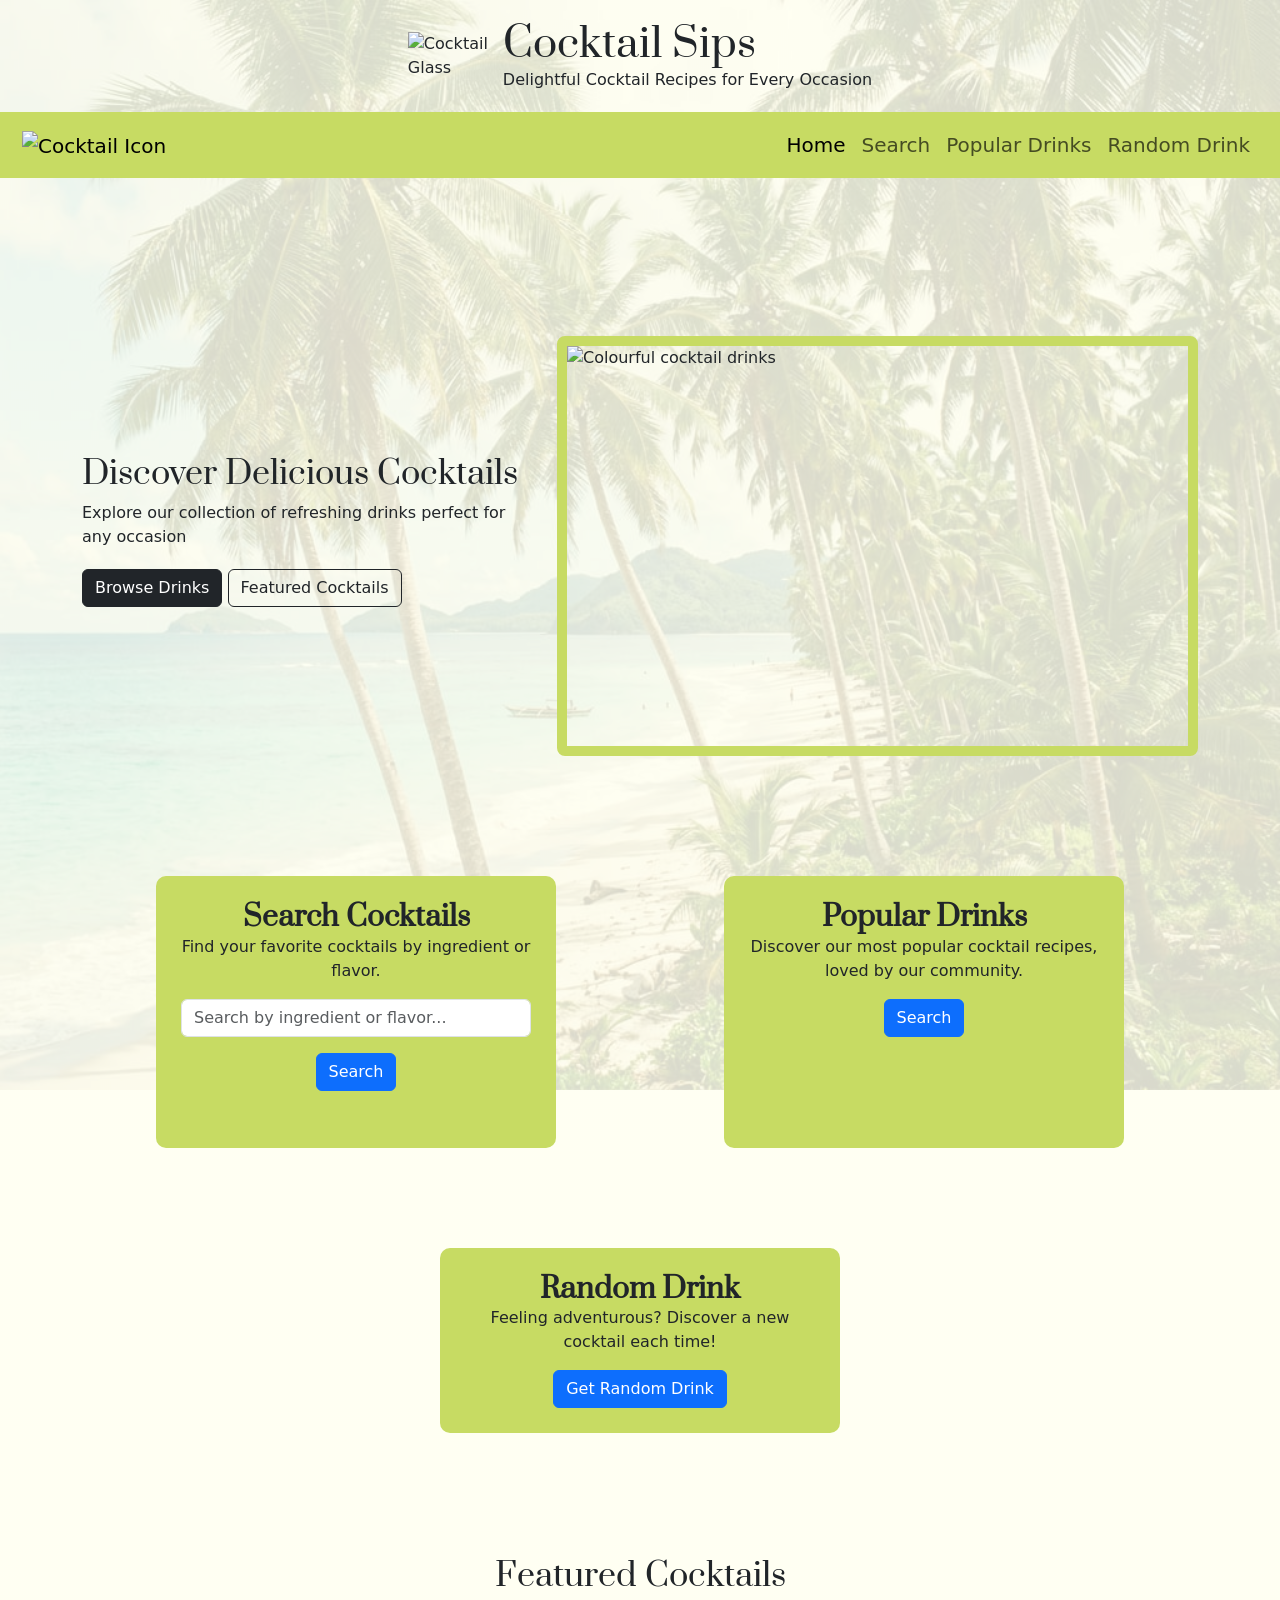
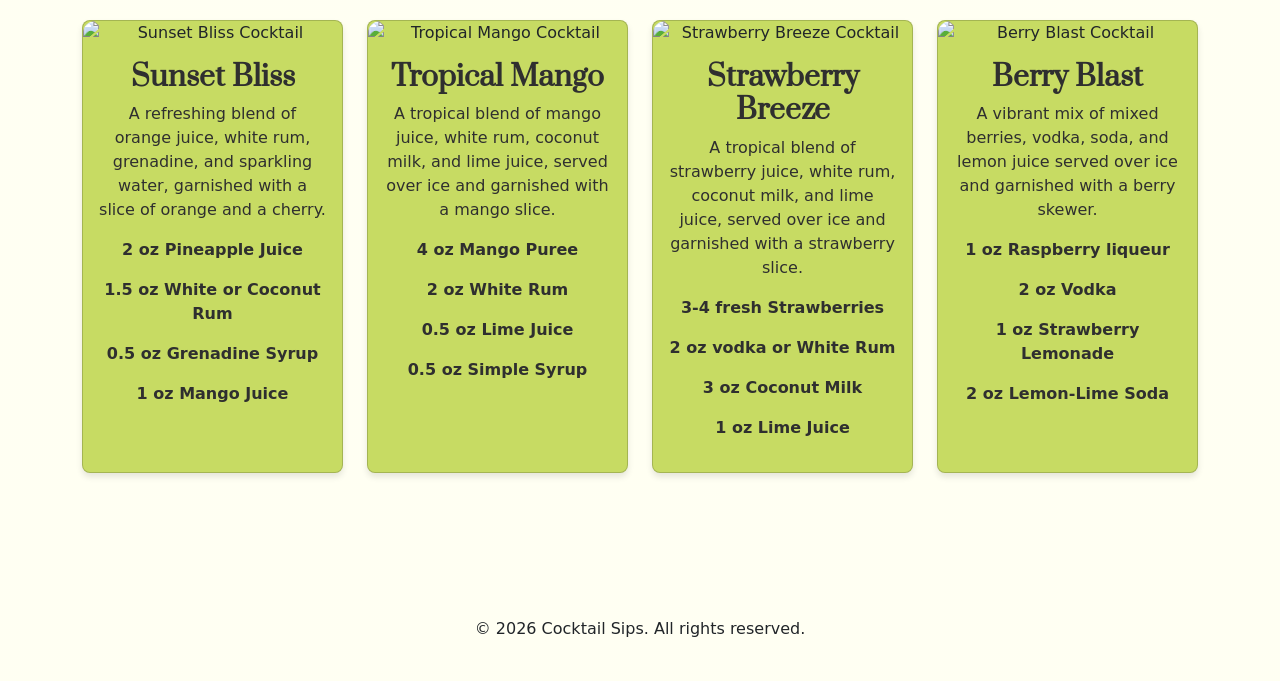
==== index.html @ 8408e19f "Fixed the errors noted from W3C validator" ====
<!DOCTYPE html> 
<html lang="en">
<head>
    <meta charset="UTF-8">
    <meta name="viewport" content="width=device-width, initial-scale=1.0">
    <meta name="description" content="Discover a delightful collection of cocktail recipes that are perfect for any occasion. 
    Our cocktails are designed to tantalize your taste buds.">
    <title>Cocktail Sips</title>
  
<link rel="icon" type="image/x-icon" href="assets/images/icons8-cocktail-solid-16.png">
<link rel="icon" type="image/x-icon" href="assets/images/icons8-cocktail-solid-32.png">
<link rel="icon" type="image/x-icon" href="assets/images/icons8-cocktail-solid-96.png">

     <!--Bootstrap CSS-->
        <link href="https://cdn.jsdelivr.net/npm/bootstrap@5.3.8/dist/css/bootstrap.min.css" 
    rel="stylesheet" integrity="sha384-sRIl4kxILFvY47J16cr9ZwB07vP4J8+LH7qKQnuqkuIAvNWLzeN8tE5YBujZqJLB" crossorigin="anonymous">

    <!--Custom CSS -->
    <link rel="stylesheet" href="assets/css/style.css">

</head>
<body> 
    
        <div class="header-content">
          <img src="assets/images/icons8-cocktail-64.png" alt="Cocktail Glass" class="logo">
          <div class="header-text" >
            <h1>Cocktail Sips</h1>
            <p>Delightful Cocktail Recipes for Every Occasion</p>
          </div>
        </div>

        <!-- Navigation Bar -->
  
     <nav class="navbar navbar-expand-lg">
      <div class="container-fluid">
      <a class="navbar-brand" href="index.html" aria-label="Go to homepage">
       <img src="assets/images/icons8-cocktail-64.png" alt="Cocktail Icon" class="navbar-logo" width="40" height="40">
    </a>
     <button class="navbar-toggler" type="button" data-bs-toggle="collapse" data-bs-target="#navbarNav" aria-controls="navbarNav" aria-expanded="false" aria-label="Toggle navigation">
      <span class="navbar-toggler-icon"></span>
    </button>
    <div class="collapse navbar-collapse" id="navbarNav">
      <ul class="navbar-nav ms-auto">
        <li class="nav-item">
          <a class="nav-link active" aria-current="page" href="index.html">Home</a>
        </li>
        <li class="nav-item">
          <a class="nav-link" href="#search" aria-label="Search cocktails">Search</a>
        </li>
        <li class="nav-item">
          <a class="nav-link" href="#popular-drinks" aria-label="View popular drinks">Popular Drinks</a>
        </li>
        <li class="nav-item">
          <a class="nav-link" href="#random-drink" aria-label="Get a random drink">Random Drink</a>
        </li>
      </ul>
    </div>
  </div>
</nav>

    <main class="container my-5">
        <section class="hero">
          <div class="row align-items-center">
          <div class="hero-text col-lg-5">
             <h2>Discover Delicious Cocktails</h2>
                <p>Explore our collection of refreshing drinks perfect for any occasion</p>

            <div class="hero-buttons">
          <a href="#search" class="btn btn-dark">Browse Drinks</a>
      <a href="#featured-cocktails" class="btn btn-outline-dark">Featured Cocktails</a>
    </div>
  </div>


          <div class="hero-image col-lg-7 d-flex justify-content-center">
            <img src="assets/images/cocktail-drinks.webp" alt="Colourful cocktail drinks" class="img-fluid">
       </div>
      </div>
    </section>
 
<!-- Search Section -->
  <div class="feature-container">
    <section id="search" class="feature-box">
      <h3 class="card-title"><strong>Search Cocktails</strong></h3>
              <p class="card-text">Find your favorite cocktails by ingredient or flavor.</p>
            <form id="search-form">
              <label for="search-input" class="form-label visually-hidden">Search Cocktails</label>
                    <input type="text" id="search-input" placeholder="Search by ingredient or flavor..." class="form-control mb-3">
                    <button type="submit" class="btn btn-primary">Search</button>
            </form>
            </section>

     <!-- Popular Drinks Section -->
      <section id="popular-drinks" class="feature-box">
            <h3 class="card-title"><strong>Popular Drinks</strong></h3>
              <p class="card-text">Discover our most popular cocktail recipes, loved by our community.</p>
              <div class="feature-icon">
                <i class="fa-solid fa-martini-glass-citrus"></i>
              </div>
               <button id="popular-btn" class="btn btn-primary">Search</button>
               
             </section>
          
                <!-- Random Drink Section --> 
                <section id="random-drink" class="feature-box">
                    <h3 class="card-title"><strong>Random Drink</strong></h3>
                    <p class="card-text">Feeling adventurous? Discover a new cocktail each time!</p>
                      <div class="feature-icon">
                          <i class="fa-solid fa-martini-glass"></i>
                      </div>
                    <button id="random-btn" class="btn btn-primary">Get Random Drink</button>
                </section>
            </div>
            <p id="error-message"></p>
              <div id="drink-results" class="row"></div>
                <div id="popular-drinks-results" class="row"></div>
                    <div id="random-drink-result" class="row"></div>

        <!-- Featured Cocktails Section -->  
          <section id="featured-cocktails" class="my-5">
            <h2 class="text-center mb-4">Featured Cocktails</h2>
             <div class="row">
                <!-- Cocktail Card 1 -->
                <div class="col-12 col-md-6 col-lg-3 mb-4">
                    <div class="card h-100">
                        <img src="assets/images/sunset-bliss.webp" class="card-img-top" alt="Sunset Bliss Cocktail">
                        <div class="card-body">
                            <h3><strong>Sunset Bliss</strong></h3>
                            <p>A refreshing blend of orange juice, white rum, grenadine, and sparkling water, garnished with a slice of orange and a cherry.</p>
                                <p><strong>2 oz Pineapple Juice</strong></p>
                                <p><strong>1.5 oz White or Coconut Rum</strong></p>
                                <p><strong>0.5 oz Grenadine Syrup</strong></p>
                                <p><strong>1 oz Mango Juice</strong></p>
                        </div>
                    </div>
                </div>
                <!-- Cocktail Card 2 -->
                <div class="col-12 col-md-6 col-lg-3 mb-4">
                    <div class="card h-100">
                        <img src="assets/images/tropical-mango.webp" class="card-img-top" alt="Tropical Mango Cocktail">
                        <div class="card-body">
                            <h3><strong>Tropical Mango</strong></h3>
                            <p>A tropical blend of mango juice, white rum, coconut milk, and lime juice, served over ice and garnished with a mango slice.</p>
                                <p><strong>4 oz Mango Puree</strong></p>
                                <p><strong>2 oz White Rum</strong></p>
                                <p><strong>0.5 oz Lime Juice</strong></p>
                                <p><strong>0.5 oz Simple Syrup</strong></p>
                              </div>
                            </div>
                        </div>
                <!-- Cocktail Card 3 -->
                <div class="col-12 col-md-6 col-lg-3 mb-4">
                    <div class="card h-100">
                        <img src="assets/images/strawberry-breeze.webp" class="card-img-top" alt="Strawberry Breeze Cocktail">
                        <div class="card-body">
                            <h3><strong>Strawberry Breeze</strong></h3>
                            <p>A tropical blend of strawberry juice, white rum, coconut milk, and lime juice, served over ice and garnished with a strawberry slice.</p>
                            <p><strong>3-4 fresh Strawberries</strong></p>
                            <p><strong>2 oz vodka or White Rum</strong></p>
                            <p><strong>3 oz Coconut Milk</strong></p>
                            <p><strong>1 oz Lime Juice</strong></p>
                        </div>
                    </div>
                </div>
                <!-- Cocktail Card 4 -->
                <div class="col-12 col-md-6 col-lg-3 mb-4">
                    <div class="card h-100">
                        <img src="assets/images/berry-blast.webp" class="card-img-top" alt="Berry Blast Cocktail">
                        <div class="card-body">
                            <h3><strong>Berry Blast</strong></h3>
                            <p>A vibrant mix of mixed berries, vodka, soda, and lemon juice served over ice and garnished with a berry skewer.</p>
                            <p><strong>1 oz Raspberry liqueur</strong></p>
                            <p><strong>2 oz Vodka</strong></p>
                            <p><strong>1 oz Strawberry Lemonade</strong></p>
                            <p><strong>2 oz Lemon-Lime Soda</strong></p>
                        </div>
                    </div>
                </div>
            </div>
        </section>
    </main>

        <footer class="text-center py-4">
          <div class="social-links my-4">
                        <a href="https://www.instagram.com" target="_blank"
                            aria-label="Visit our Instagram page (opens in a new tab)" rel="noopener"><i
                                class="fa-brands fa-instagram"></i></a>
                        <a href="https://www.facebook.com" target="_blank"
                            aria-label="Visit our Facebook page (opens in a new tab)" rel="noopener"><i
                                class="fa-brands fa-square-facebook"></i></a>
                        <a href="https://www.x.com" target="_blank" aria-label="Visit our X feed (opens in a new tab)"
                            rel="noopener"><i class="fa-brands fa-x-twitter"></i></a>
                            <a href="https://www.youtube.com" target="_blank" aria-label="Visit our YouTube channel (opens in a new tab)" 
                            rel="noopener"><i class="fa-brands fa-youtube"></i></a> 
                    </div>
            <p>&copy; 2026 Cocktail Sips. All rights reserved.</p>
        </footer>

        

         <!-- Bootstrap JS -->
    <script src="https://cdn.jsdelivr.net/npm/bootstrap@5.3.8/dist/js/bootstrap.bundle.min.js" 
    integrity="sha384-FKyoEForCGlyvwx9Hj09JcYn3nv7wiPVlz7YYwJrWVcXK/BmnVDxM+D2scQbITxI" crossorigin="anonymous"></script>

      <!-- Font Awesome kit -->
       <script src="https://kit.fontawesome.com/6be7d05174.js" crossorigin="anonymous"></script> 
       
       <script src="js/myscript.js"></script>

      
                </body>
---- assets/css/style.css ----
/* Google Fonts Import */
@import url('https://fonts.googleapis.com/css2?family=Poppins:ital,wght@0,100;0,200;0,300;0,400;0,500;0,600;0,700;0,800;0,900;1,100;1,200;1,300;1,400;1,500;1,600;1,700;1,800;1,900&family=Prata&display=swap');

/* Fonts */
h1, h2, h3, h5 {
  font-family: "Prata", serif;
}

.p {
  font-family: "Poppins", sans-serif;
}
.navbar {
    background-color: #c7db63 !important;
    padding: 10px;
    font-size: 20px;
}

/* Hero */

.hero {
  padding: 80px 0;
}

.hero-image img {
  width: 100%;
  max-width: 750px;
  height: 420px;
  object-fit: cover;
  border-radius: 8px;
  margin-top: 30px;
  border: 10px solid #c7db63;
}

.hero-buttons {
  margin-top: 20px;
}

.header-content {
  display: flex;
  align-items: center;
  justify-content: center;  
  gap: 15px;
  padding: 20px;
}

.logo {
  width: 80px;
  height: auto;
}

#random-drink-result {
  margin-top: 20px;
  display: flex;
  justify-content: center;
}

#random-drink-result .card {
  width: 100%;
  max-width: 400px;
}

.header-content h1, .header-content p {
  margin: 0;
}

.header-text {
  display: flex;
  flex-direction: column;
}

.header-text h1, .header-text p {
  margin: 0;
}

body {
  background: linear-gradient(rgba(255,255,240,0.85), rgba(255,255,240,0.85)),
   url("../images/tropical-palm-trees.jpg") no-repeat center center fixed;
  background-size: cover;
  background-position: center;
}

.not-found {
  min-height: 70vh;
  text-align: center;
  padding: 5rem 1rem;
}

.not-found h1 {
  font-size: 8rem;
  font-family: "Prata", serif;
  color: #2f2f2f;
}

.not-found h2 {
  font-family: "Poppins", sans-serif;
  margin-top: 1rem;
}

.not-found-icon {
  font-size: 2rem;
  color: #2f2f2f;
  margin: 1rem 0;
}

.not-found .btn {
  margin-top: 2rem;
}
/* Responsive */

@media (max-width: 768px) {
  .hero {
    flex-direction: column;
    text-align: center;
  }
}

/* Display cards */
.card {
  background-color: #c7db63;
  border-radius: 8px;
  box-shadow: 0 4px 6px rgba(0, 0, 0, 0.1);
  text-align: center;
  transition: 0.3s ease;
}
.card:hover {
  transform: translateY(-5px);
}

.card-body {
  padding: 1rem;
  color: #2f2f2f;
}

.card img {
  border-top-left-radius: 12px;
  border-top-right-radius: 12px;
}

#search-form {
  margin-bottom: 2rem;
}

.feature-box {
  background-color: #c7db63;
  border-radius: 10px;
  padding: 30px;
  width: 80%;
  max-width: 600px;
  margin: 40px auto;
  text-align: center;
}

.feature-container {
  display: flex;
  gap: 20px;
  justify-content: center;
  flex-wrap: wrap;
}

.feature-box {
  background-color: #c7db63;
  border-radius: 10px;
  padding: 25px;
  width: 400px;
  text-align: center;
}

.feature-icon {
    font-size: 30px;
    margin-bottom: 15px;
    text-align: center;
}

.social-links {
  display: flex;
  justify-content: center;
  gap: 20px;
color: #2f2f2f;
}
.social-links a {
  color: #2f2f2f;
  font-size: 24px;
  transition: color 0.3s ease;
}

.social-links a:hover {  
color: #c7db63;
}

/* Media Queries */

/* Media query: large or landscape phones (576px and up) */
@media screen and (min-width: 576px) {
  
}

/* Medium devices (tablets, 768px and up) */
@media screen and (min-width: 768px) {
}


/* large devices (laptops and desktops, 992px and up) */
  @media screen and (min-width: 992px) {

} 

/* Extra large devices (large laptops and desktops, 1200px and up) */
@media screen and (min-width: 1200px) {

}

/* Extra extra large devices (large desktops, 1400px and up) */
@media screen and (min-width: 1400px) {

}
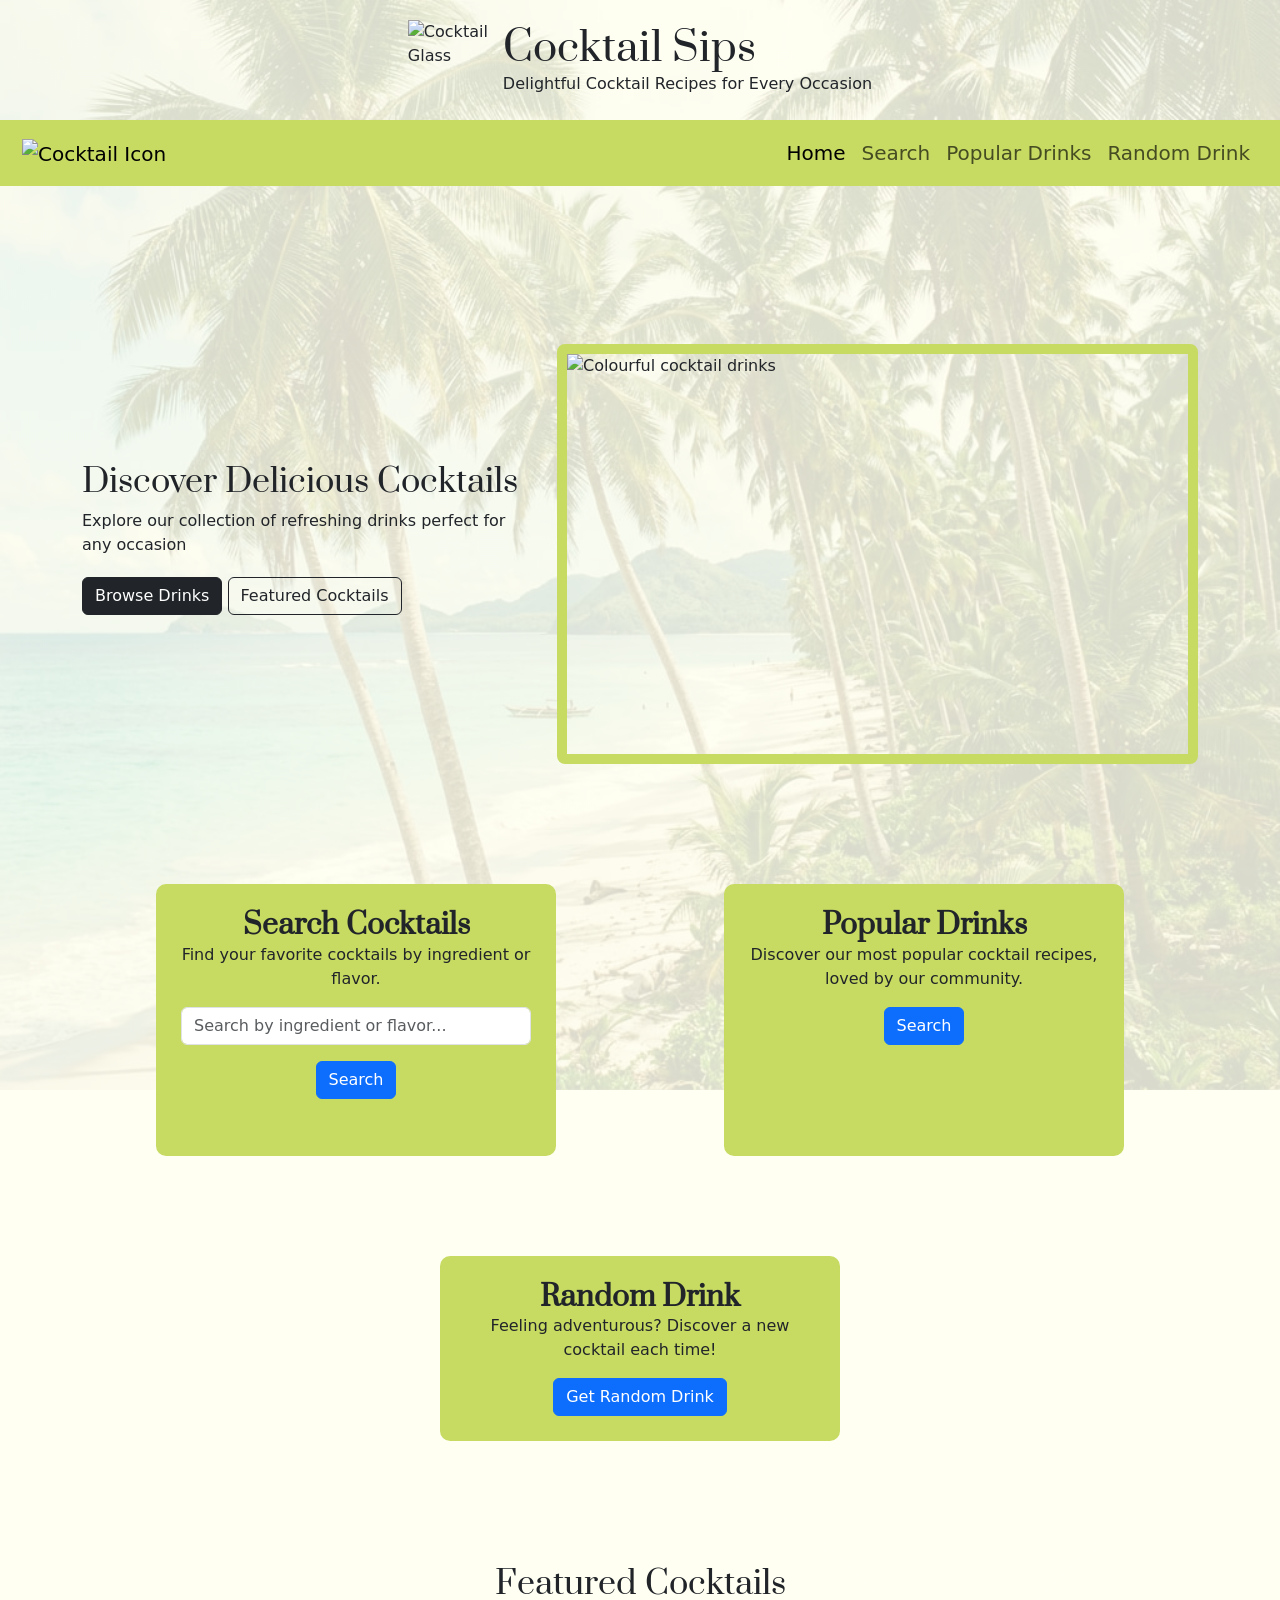
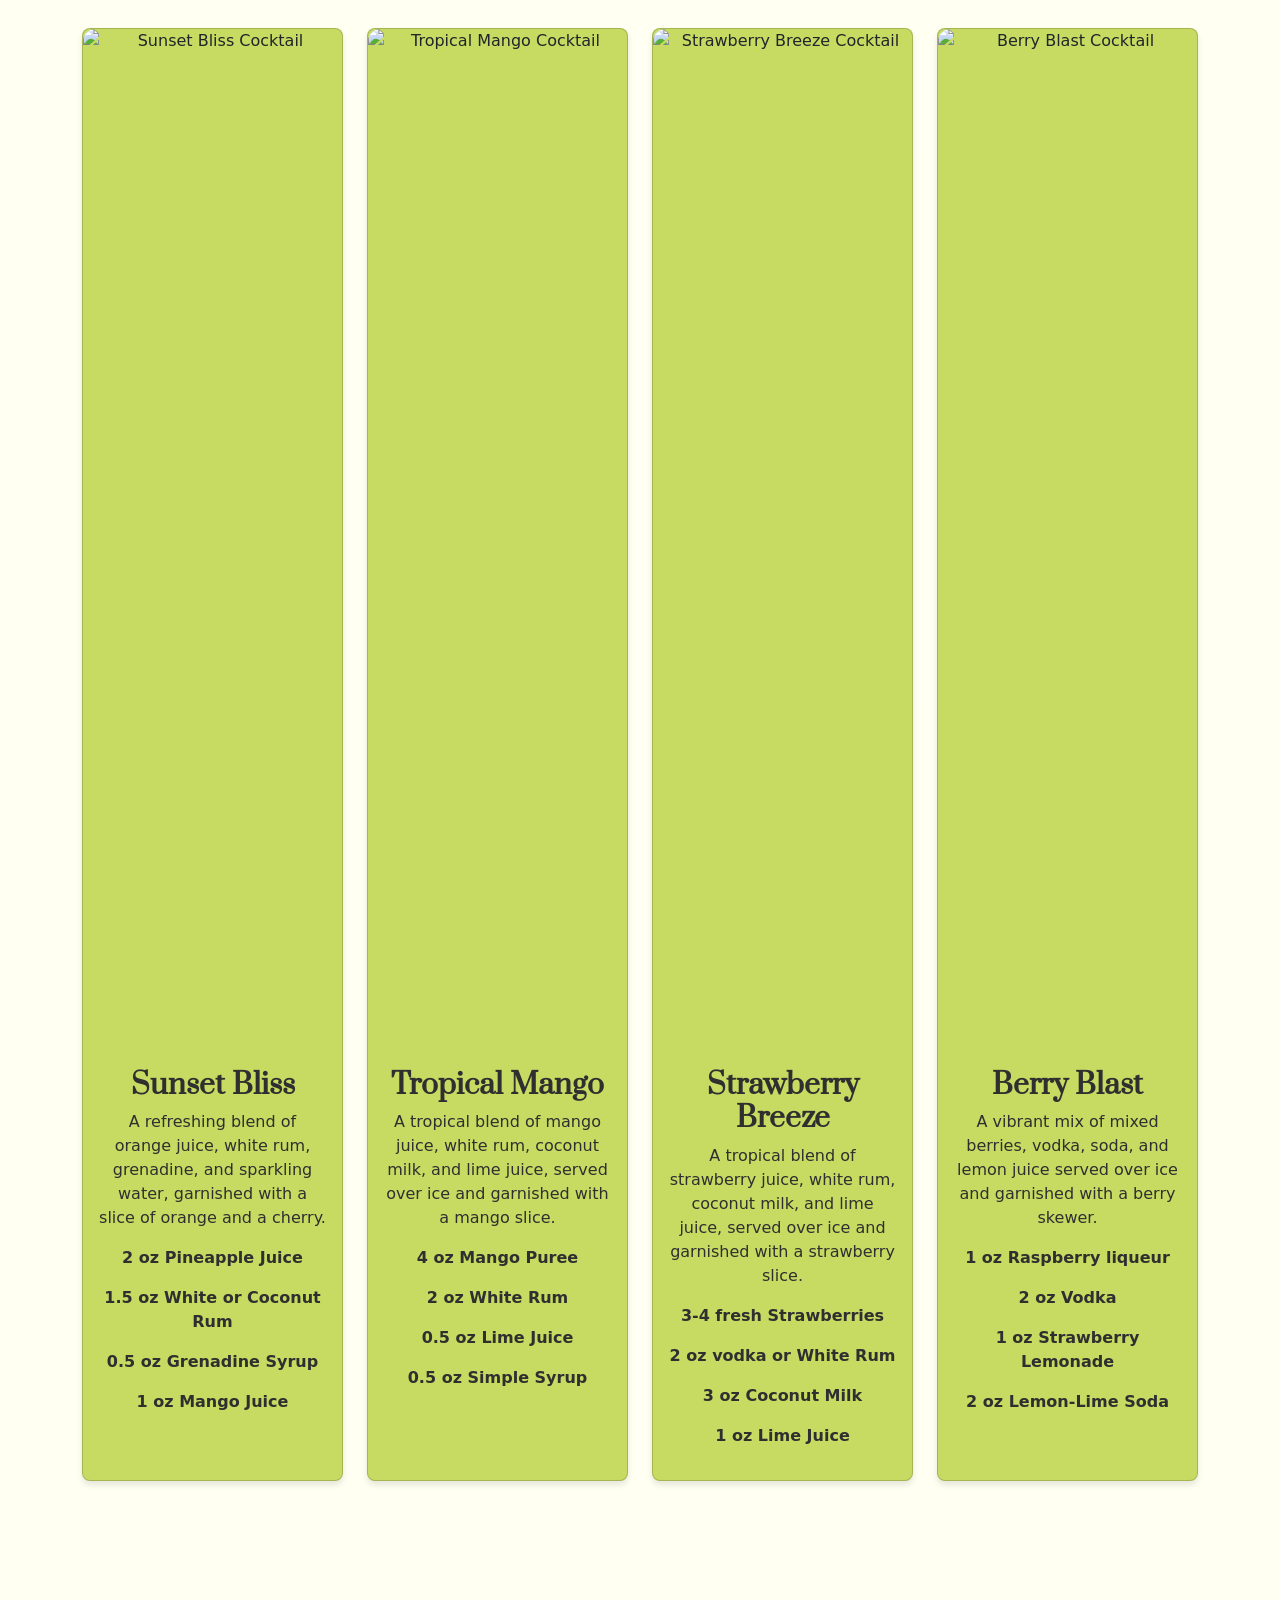
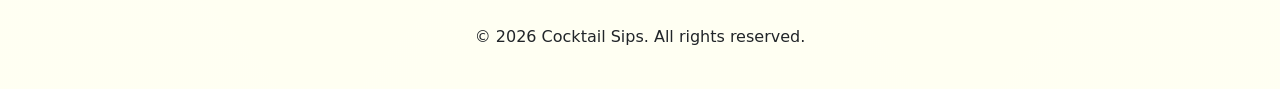
==== commit 65850e75: "Added explicit width and height to featured card images and cocktail logo" ====
--- a/index.html
+++ b/index.html
@@ -22,7 +22,7 @@
 <body> 
     
         <div class="header-content">
-          <img src="assets/images/icons8-cocktail-64.png" alt="Cocktail Glass" class="logo">
+          <img src="assets/images/icons8-cocktail-64.png" alt="Cocktail Glass" class="logo" width="64" height="64">
           <div class="header-text" >
             <h1>Cocktail Sips</h1>
             <p>Delightful Cocktail Recipes for Every Occasion</p>
@@ -123,7 +123,7 @@
                 <!-- Cocktail Card 1 -->
                 <div class="col-12 col-md-6 col-lg-3 mb-4">
                     <div class="card h-100">
-                        <img src="assets/images/sunset-bliss.webp" class="card-img-top" alt="Sunset Bliss Cocktail">
+                        <img src="assets/images/sunset-bliss.webp" alt="Sunset Bliss Cocktail" class="card-img-top" width="1024" height="1024">
                         <div class="card-body">
                             <h3><strong>Sunset Bliss</strong></h3>
                             <p>A refreshing blend of orange juice, white rum, grenadine, and sparkling water, garnished with a slice of orange and a cherry.</p>
@@ -137,7 +137,7 @@
                 <!-- Cocktail Card 2 -->
                 <div class="col-12 col-md-6 col-lg-3 mb-4">
                     <div class="card h-100">
-                        <img src="assets/images/tropical-mango.webp" class="card-img-top" alt="Tropical Mango Cocktail">
+                        <img src="assets/images/tropical-mango.webp" alt="Tropical Mango Cocktail" class="card-img-top" width="1024" height="1024">
                         <div class="card-body">
                             <h3><strong>Tropical Mango</strong></h3>
                             <p>A tropical blend of mango juice, white rum, coconut milk, and lime juice, served over ice and garnished with a mango slice.</p>
@@ -151,7 +151,7 @@
                 <!-- Cocktail Card 3 -->
                 <div class="col-12 col-md-6 col-lg-3 mb-4">
                     <div class="card h-100">
-                        <img src="assets/images/strawberry-breeze.webp" class="card-img-top" alt="Strawberry Breeze Cocktail">
+                        <img src="assets/images/strawberry-breeze.webp" alt="Strawberry Breeze Cocktail" class="card-img-top" width="1024" height="1024">
                         <div class="card-body">
                             <h3><strong>Strawberry Breeze</strong></h3>
                             <p>A tropical blend of strawberry juice, white rum, coconut milk, and lime juice, served over ice and garnished with a strawberry slice.</p>
@@ -165,7 +165,7 @@
                 <!-- Cocktail Card 4 -->
                 <div class="col-12 col-md-6 col-lg-3 mb-4">
                     <div class="card h-100">
-                        <img src="assets/images/berry-blast.webp" class="card-img-top" alt="Berry Blast Cocktail">
+                        <img src="assets/images/berry-blast.webp" alt="Berry Blast Cocktail" class="card-img-top" width="1024" height="1024">
                         <div class="card-body">
                             <h3><strong>Berry Blast</strong></h3>
                             <p>A vibrant mix of mixed berries, vodka, soda, and lemon juice served over ice and garnished with a berry skewer.</p>
@@ -205,7 +205,8 @@
       <!-- Font Awesome kit -->
        <script src="https://kit.fontawesome.com/6be7d05174.js" crossorigin="anonymous"></script> 
        
-       <script src="js/myscript.js"></script>
+       <script src="js/myscript.js"></script> 
 
       
-                </body>+                </body>
+         </html> 
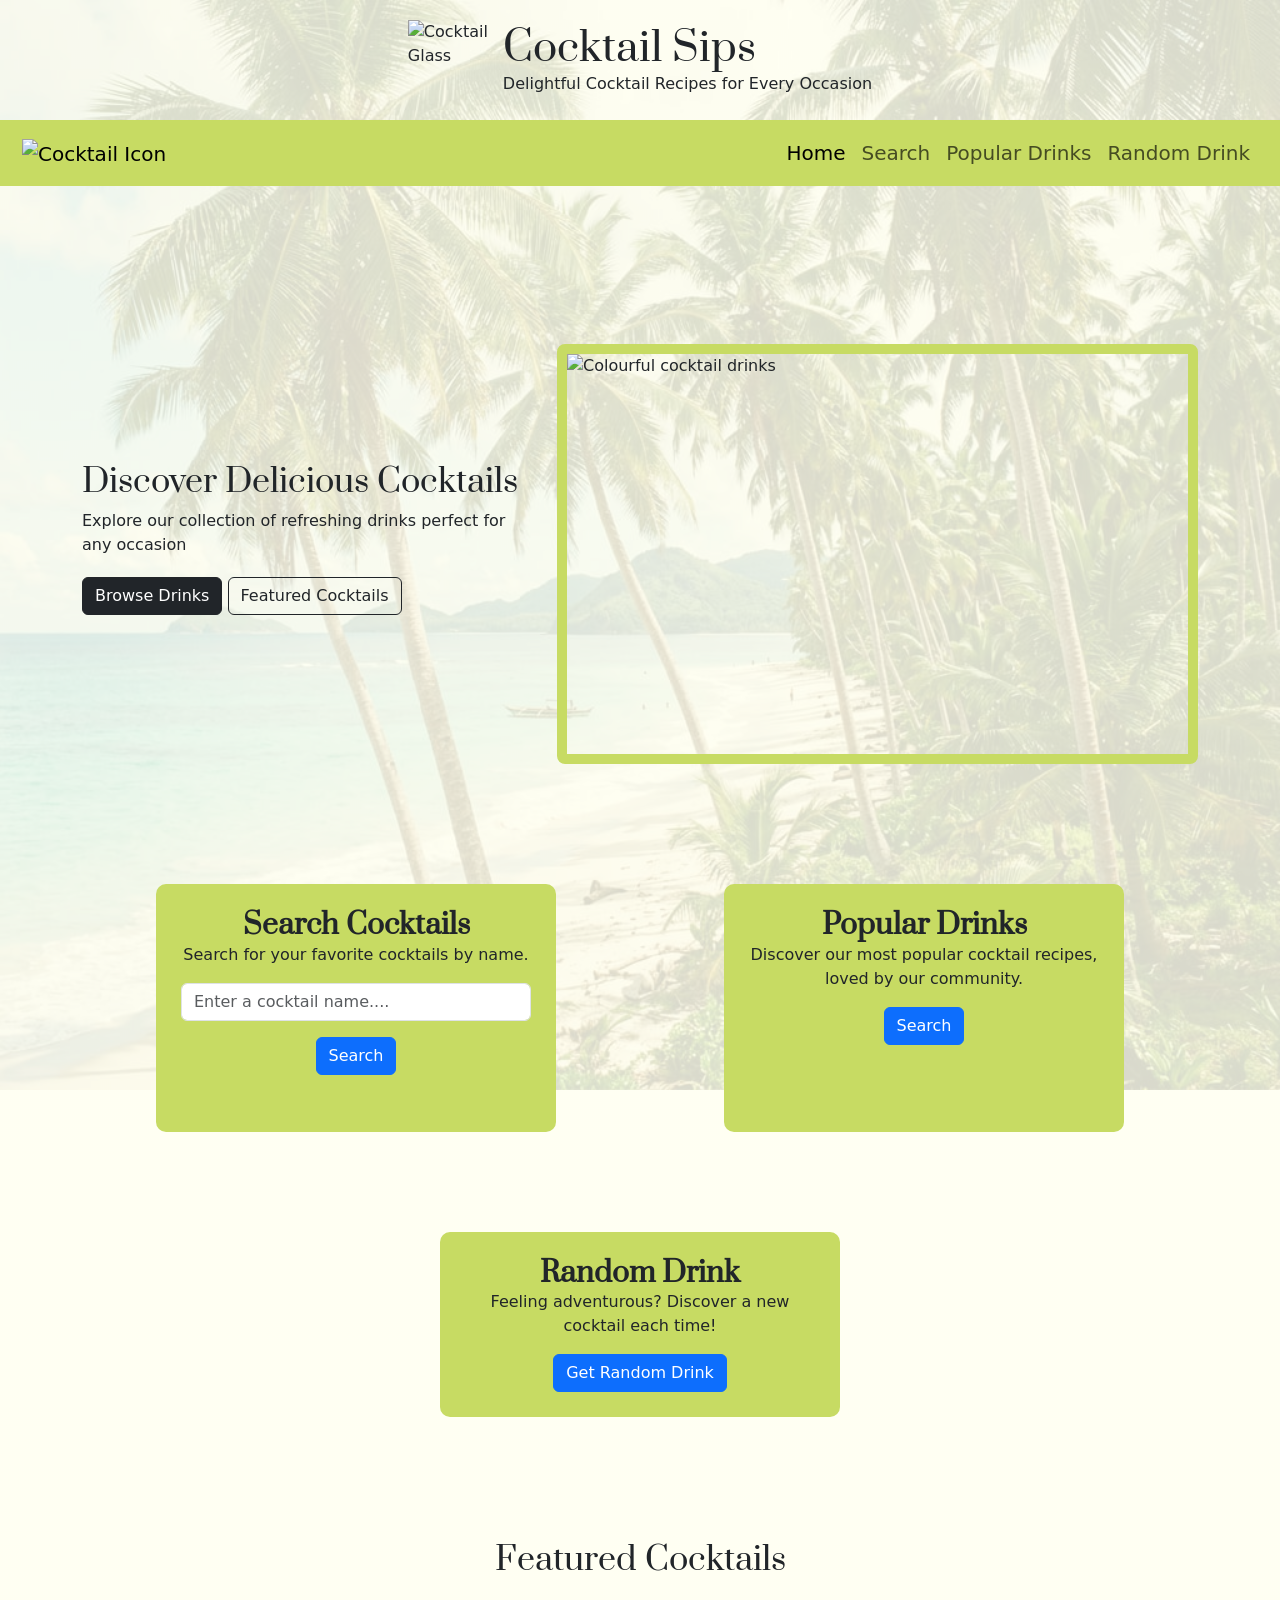
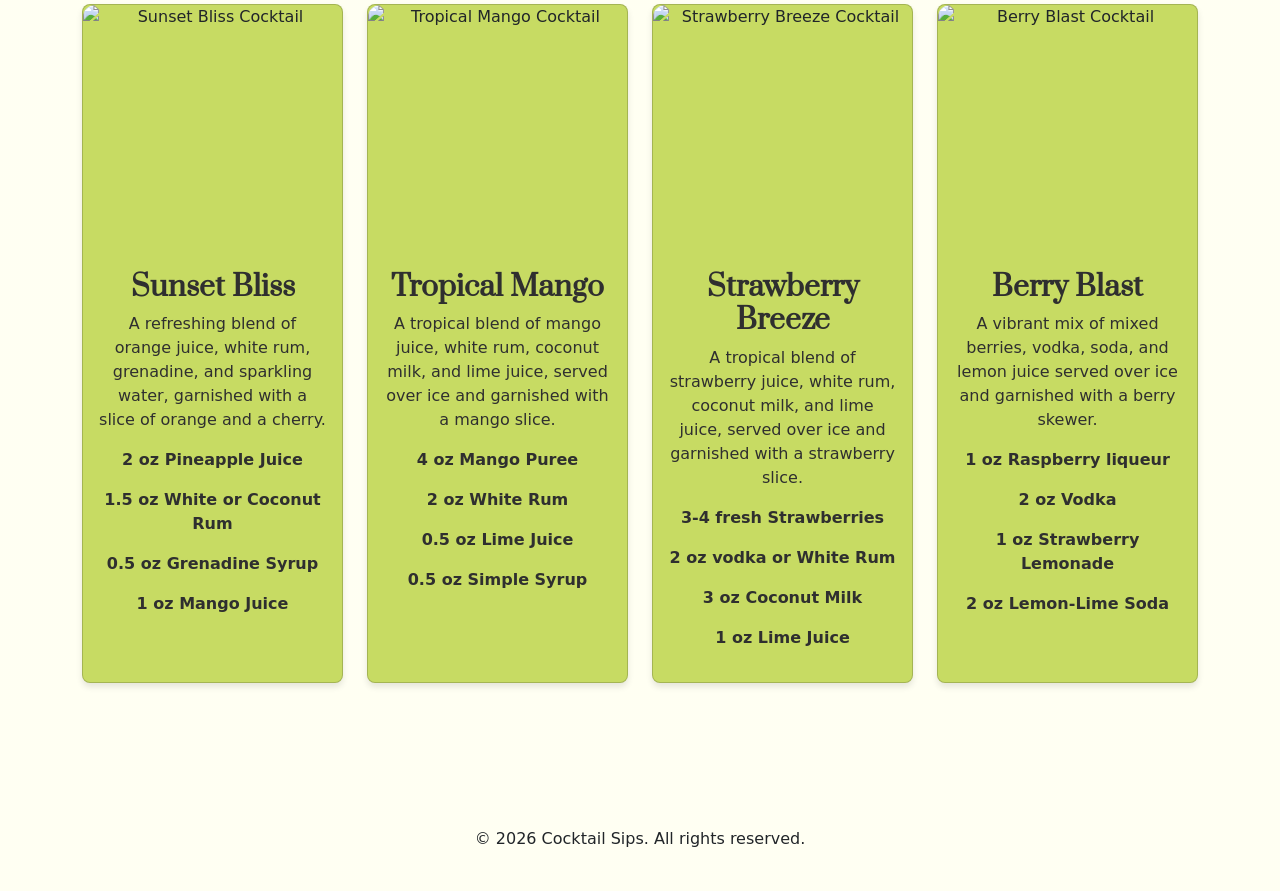
==== commit 74bbb699: "Updated search by cocktails" ====
--- a/index.html
+++ b/index.html
@@ -82,10 +82,10 @@
   <div class="feature-container">
     <section id="search" class="feature-box">
       <h3 class="card-title"><strong>Search Cocktails</strong></h3>
-              <p class="card-text">Find your favorite cocktails by ingredient or flavor.</p>
+              <p class="card-text">Search for your favorite cocktails by name.</p>
             <form id="search-form">
               <label for="search-input" class="form-label visually-hidden">Search Cocktails</label>
-                    <input type="text" id="search-input" placeholder="Search by ingredient or flavor..." class="form-control mb-3">
+                    <input type="text" id="search-input" placeholder="Enter a cocktail name...." class="form-control mb-3">
                     <button type="submit" class="btn btn-primary">Search</button>
             </form>
             </section>
--- a/assets/css/style.css
+++ b/assets/css/style.css
@@ -136,6 +136,12 @@
   border-top-right-radius: 12px;
 }
 
+.card-img-top {
+  width: 100%;
+  height: 250px;
+  object-fit: cover;
+}
+
 #search-form {
   margin-bottom: 2rem;
 }
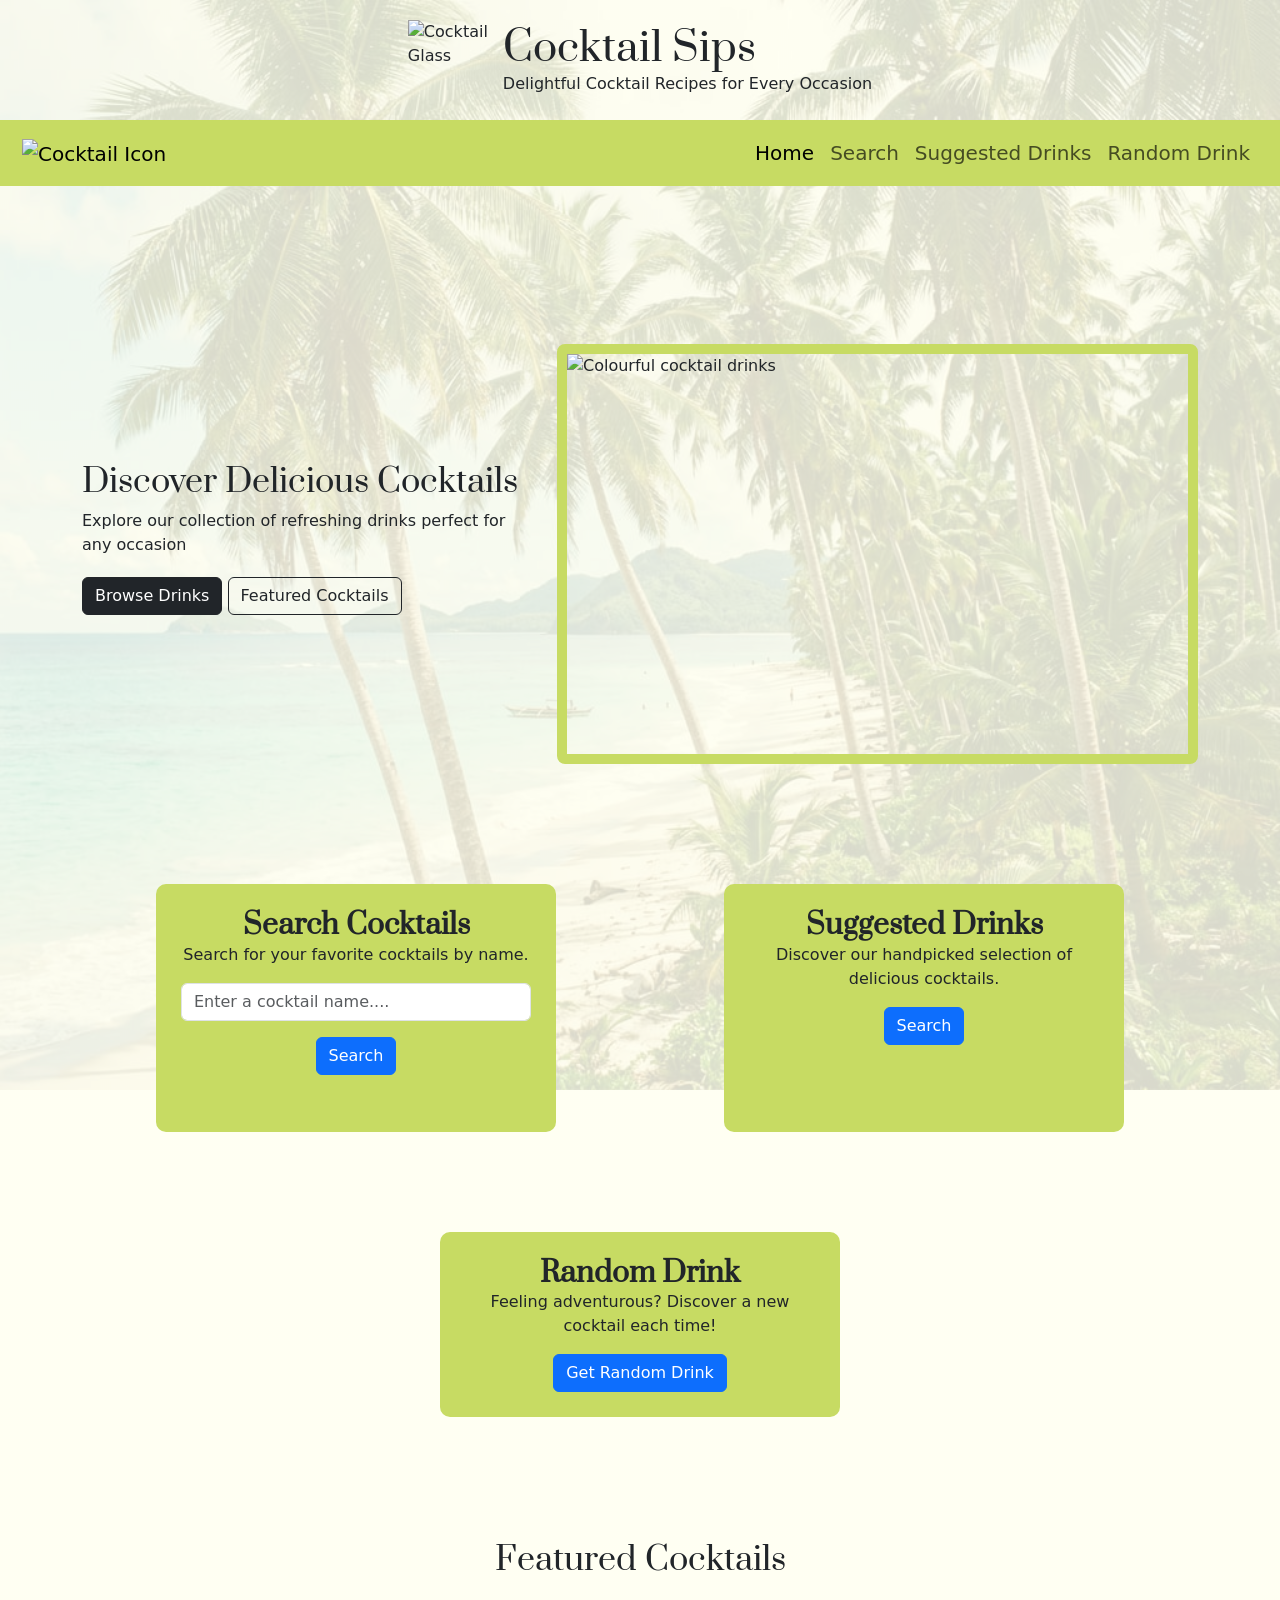
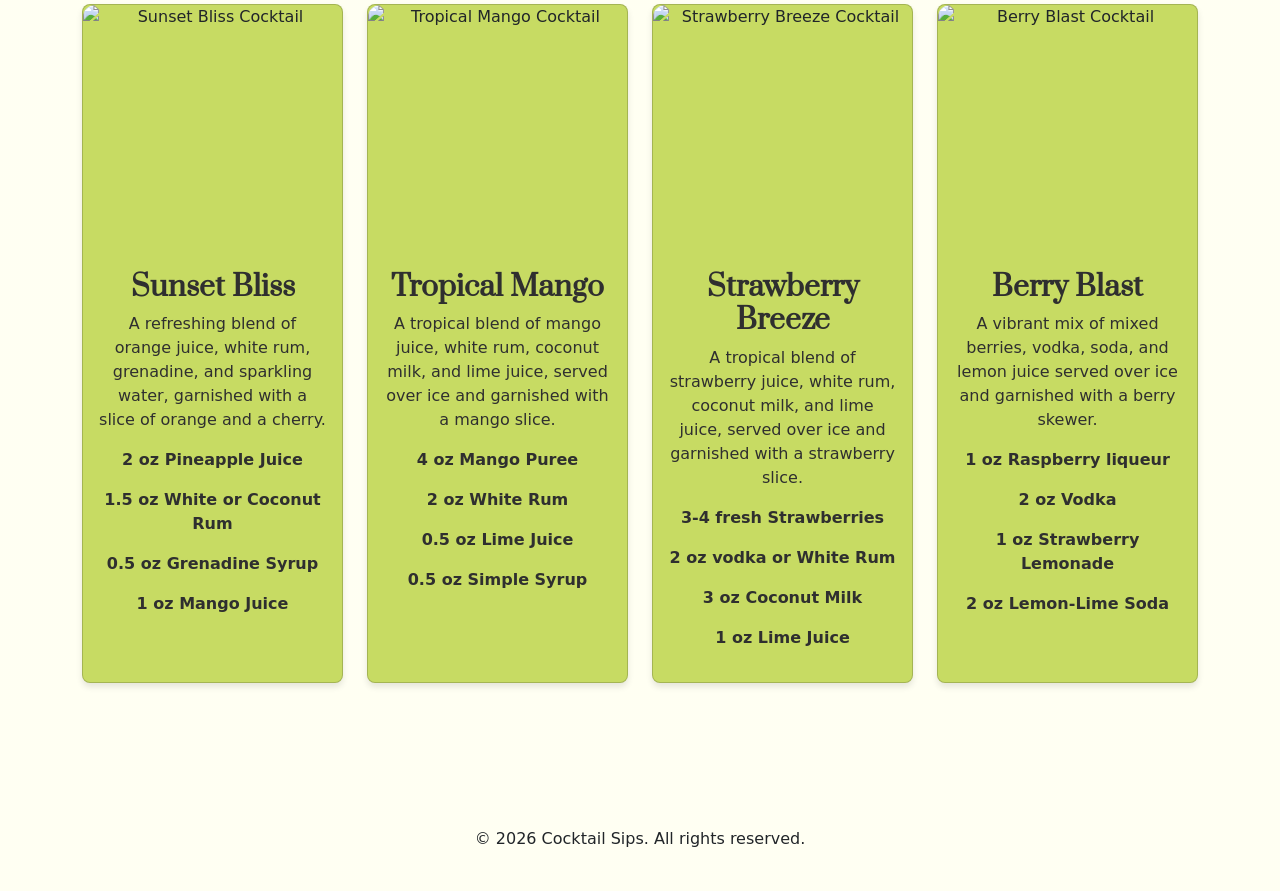
==== commit 480b0d1c: "Renamed Popular drinks to Suggested drinks" ====
--- a/index.html
+++ b/index.html
@@ -48,7 +48,7 @@
           <a class="nav-link" href="#search" aria-label="Search cocktails">Search</a>
         </li>
         <li class="nav-item">
-          <a class="nav-link" href="#popular-drinks" aria-label="View popular drinks">Popular Drinks</a>
+          <a class="nav-link" href="#suggested-drinks" aria-label="View suggested drinks">Suggested Drinks</a>
         </li>
         <li class="nav-item">
           <a class="nav-link" href="#random-drink" aria-label="Get a random drink">Random Drink</a>
@@ -90,14 +90,14 @@
             </form>
             </section>
 
-     <!-- Popular Drinks Section -->
-      <section id="popular-drinks" class="feature-box">
-            <h3 class="card-title"><strong>Popular Drinks</strong></h3>
-              <p class="card-text">Discover our most popular cocktail recipes, loved by our community.</p>
+     <!-- Suggested Drinks Section -->
+      <section id="suggested-drinks" class="feature-box">
+            <h3 class="card-title"><strong>Suggested Drinks</strong></h3>
+              <p class="card-text">Discover our handpicked selection of delicious cocktails.</p>
               <div class="feature-icon">
                 <i class="fa-solid fa-martini-glass-citrus"></i>
               </div>
-               <button id="popular-btn" class="btn btn-primary">Search</button>
+               <button id="suggested-btn" class="btn btn-primary">Search</button>
                
              </section>
           
--- a/assets/css/style.css
+++ b/assets/css/style.css
@@ -1,8 +1,11 @@
 /* Google Fonts Import */
-@import url('https://fonts.googleapis.com/css2?family=Poppins:ital,wght@0,100;0,200;0,300;0,400;0,500;0,600;0,700;0,800;0,900;1,100;1,200;1,300;1,400;1,500;1,600;1,700;1,800;1,900&family=Prata&display=swap');
+@import url("https://fonts.googleapis.com/css2?family=Poppins:ital,wght@0,100;0,200;0,300;0,400;0,500;0,600;0,700;0,800;0,900;1,100;1,200;1,300;1,400;1,500;1,600;1,700;1,800;1,900&family=Prata&display=swap");
 
 /* Fonts */
-h1, h2, h3, h5 {
+h1,
+h2,
+h3,
+h5 {
   font-family: "Prata", serif;
 }
 
@@ -10,9 +13,9 @@
   font-family: "Poppins", sans-serif;
 }
 .navbar {
-    background-color: #c7db63 !important;
-    padding: 10px;
-    font-size: 20px;
+  background-color: #c7db63 !important;
+  padding: 10px;
+  font-size: 20px;
 }
 
 /* Hero */
@@ -38,7 +41,7 @@
 .header-content {
   display: flex;
   align-items: center;
-  justify-content: center;  
+  justify-content: center;
   gap: 15px;
   padding: 20px;
 }
@@ -59,7 +62,8 @@
   max-width: 400px;
 }
 
-.header-content h1, .header-content p {
+.header-content h1,
+.header-content p {
   margin: 0;
 }
 
@@ -68,13 +72,15 @@
   flex-direction: column;
 }
 
-.header-text h1, .header-text p {
+.header-text h1,
+.header-text p {
   margin: 0;
 }
 
 body {
-  background: linear-gradient(rgba(255,255,240,0.85), rgba(255,255,240,0.85)),
-   url("../images/tropical-palm-trees.jpg") no-repeat center center fixed;
+  background:
+    linear-gradient(rgba(255, 255, 240, 0.85), rgba(255, 255, 240, 0.85)),
+    url("../images/tropical-palm-trees.jpg") no-repeat center center fixed;
   background-size: cover;
   background-position: center;
 }
@@ -144,6 +150,10 @@
 
 #search-form {
   margin-bottom: 2rem;
+}
+
+.feature-icon {
+  margin-bottom: 15px;
 }
 
 .feature-box {
@@ -172,16 +182,16 @@
 }
 
 .feature-icon {
-    font-size: 30px;
-    margin-bottom: 15px;
-    text-align: center;
+  font-size: 30px;
+  margin-bottom: 15px;
+  text-align: center;
 }
 
 .social-links {
   display: flex;
   justify-content: center;
   gap: 20px;
-color: #2f2f2f;
+  color: #2f2f2f;
 }
 .social-links a {
   color: #2f2f2f;
@@ -189,34 +199,28 @@
   transition: color 0.3s ease;
 }
 
-.social-links a:hover {  
-color: #c7db63;
+.social-links a:hover {
+  color: #c7db63;
 }
 
 /* Media Queries */
 
 /* Media query: large or landscape phones (576px and up) */
 @media screen and (min-width: 576px) {
-  
 }
 
 /* Medium devices (tablets, 768px and up) */
 @media screen and (min-width: 768px) {
 }
 
-
 /* large devices (laptops and desktops, 992px and up) */
-  @media screen and (min-width: 992px) {
-
-} 
+@media screen and (min-width: 992px) {
+}
 
 /* Extra large devices (large laptops and desktops, 1200px and up) */
 @media screen and (min-width: 1200px) {
-
 }
 
 /* Extra extra large devices (large desktops, 1400px and up) */
 @media screen and (min-width: 1400px) {
-
-}
-
+}
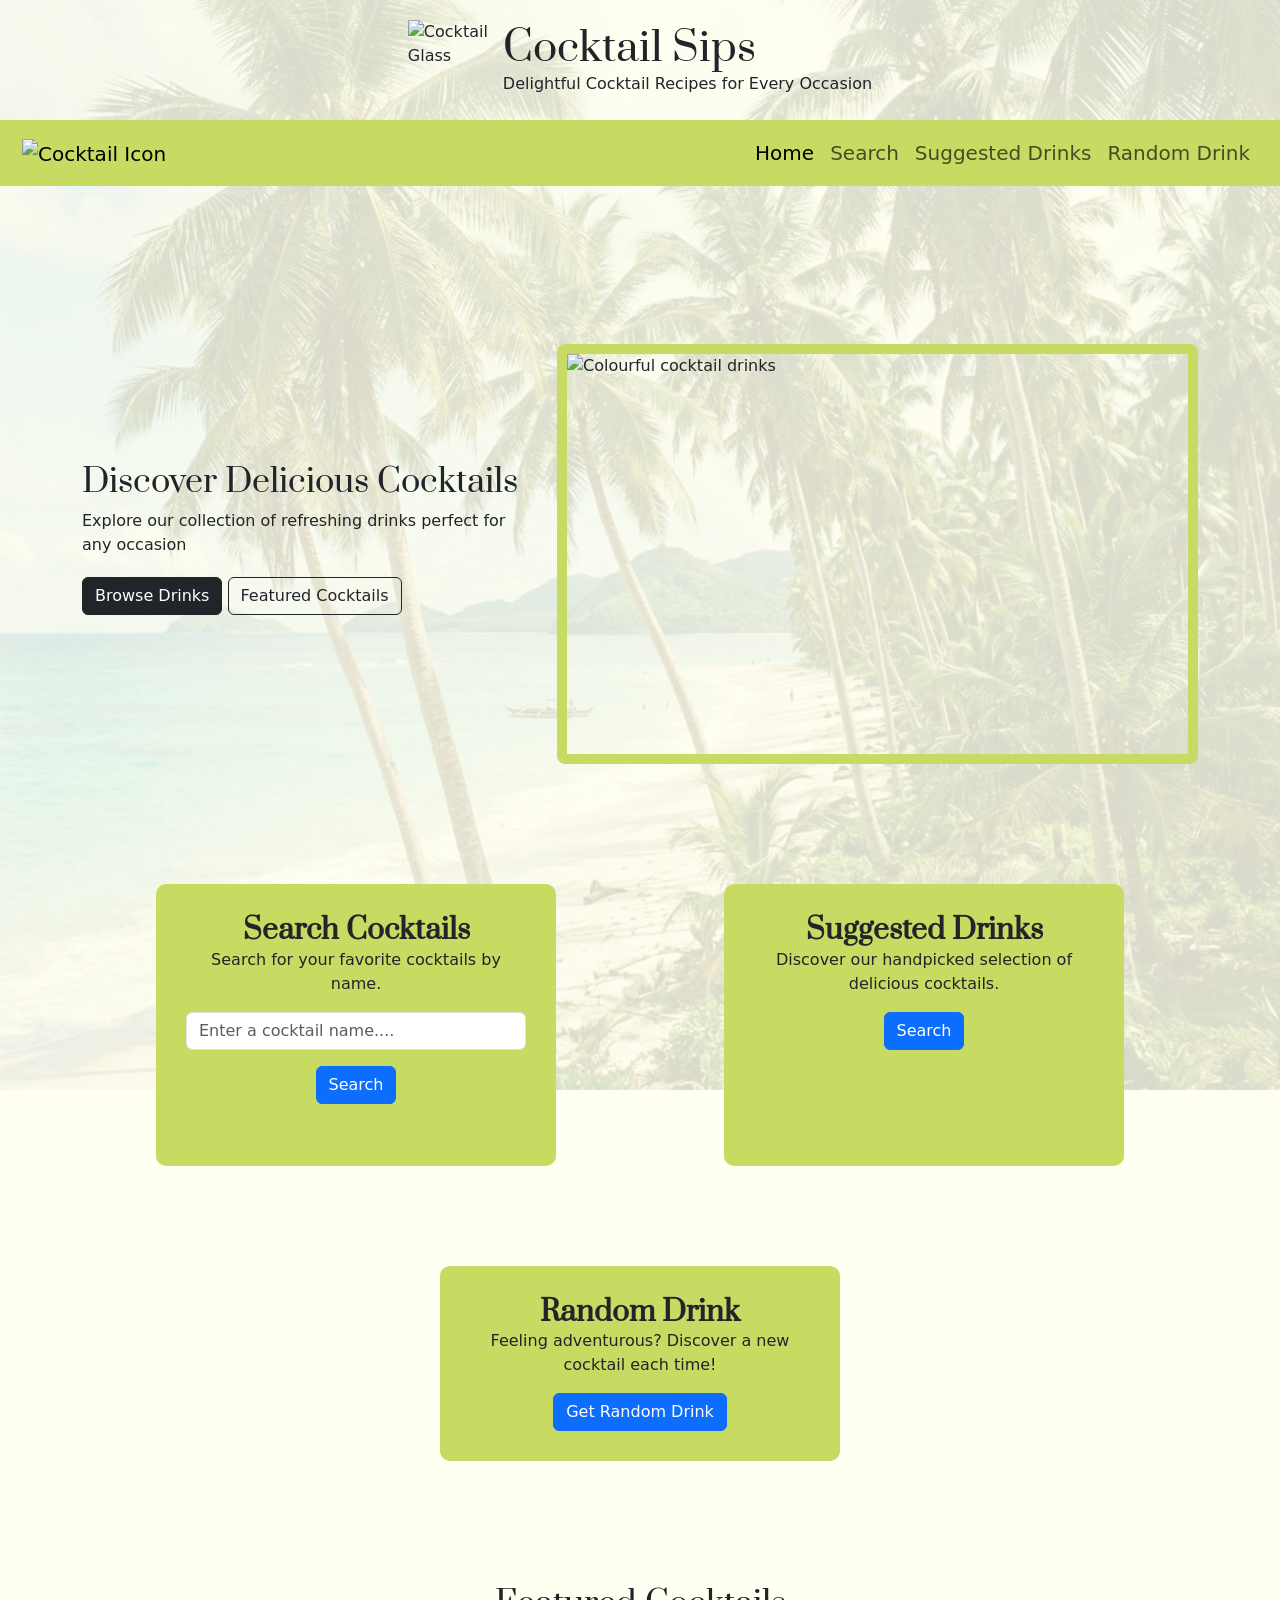
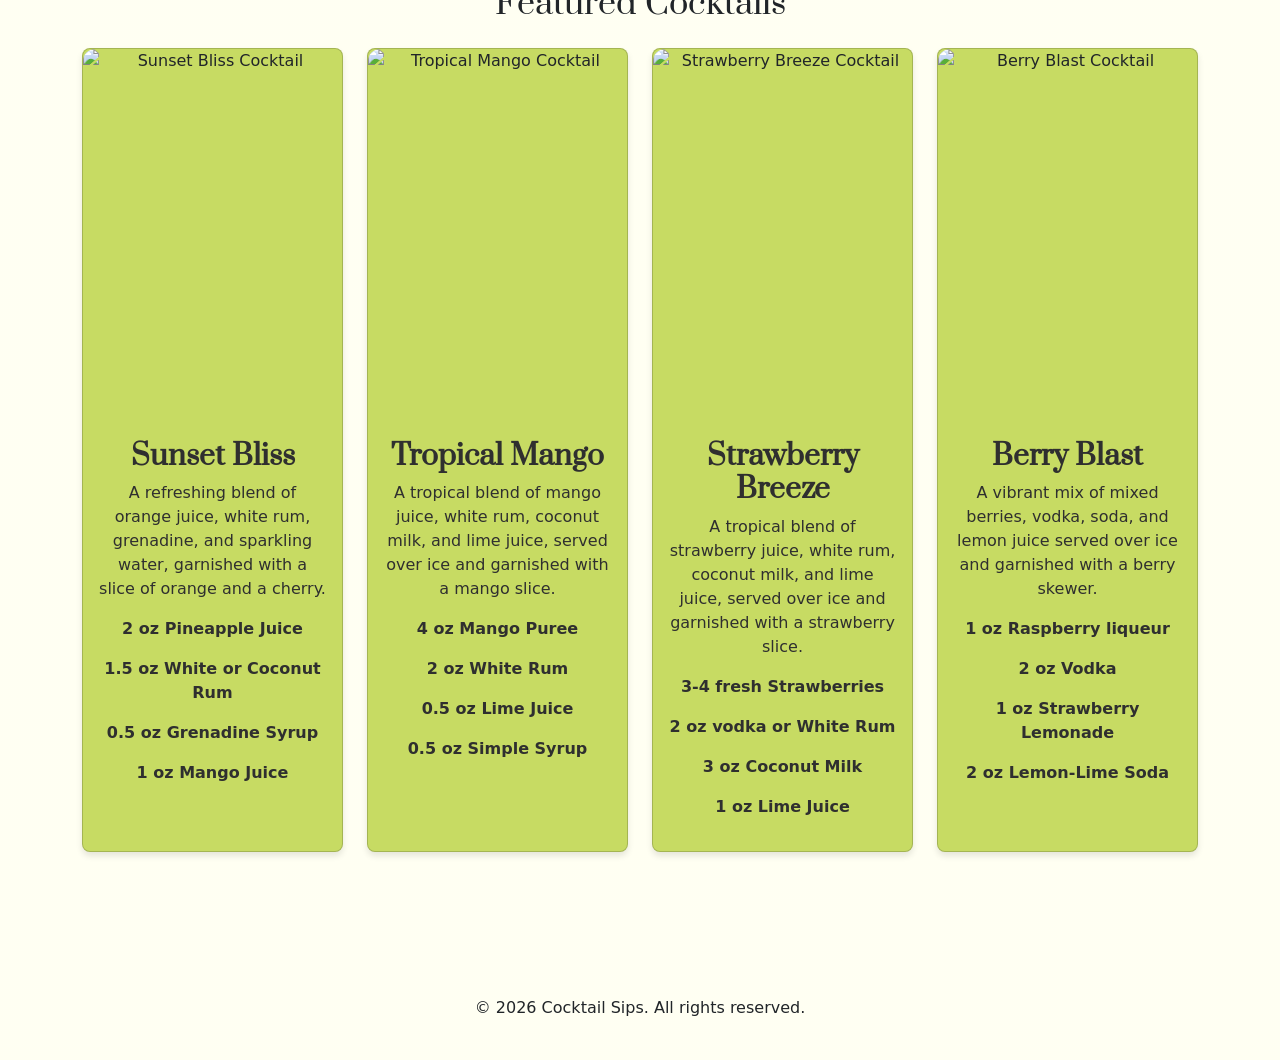
==== commit 4ec427c6: "Changed popular drink to suggested drink in JavaScript" ====
--- a/index.html
+++ b/index.html
@@ -113,7 +113,7 @@
             </div>
             <p id="error-message"></p>
               <div id="drink-results" class="row"></div>
-                <div id="popular-drinks-results" class="row"></div>
+                <div id="suggested-drinks-results" class="row"></div>
                     <div id="random-drink-result" class="row"></div>
 
         <!-- Featured Cocktails Section -->  
--- a/assets/css/style.css
+++ b/assets/css/style.css
@@ -122,6 +122,7 @@
 
 /* Display cards */
 .card {
+  height: 100%;
   background-color: #c7db63;
   border-radius: 8px;
   box-shadow: 0 4px 6px rgba(0, 0, 0, 0.1);
@@ -144,16 +145,13 @@
 
 .card-img-top {
   width: 100%;
-  height: 250px;
+  height: 375px;
   object-fit: cover;
+  background-color: #c7db63;
 }
 
 #search-form {
   margin-bottom: 2rem;
-}
-
-.feature-icon {
-  margin-bottom: 15px;
 }
 
 .feature-box {
@@ -161,7 +159,7 @@
   border-radius: 10px;
   padding: 30px;
   width: 80%;
-  max-width: 600px;
+  max-width: 400px;
   margin: 40px auto;
   text-align: center;
 }
@@ -171,14 +169,6 @@
   gap: 20px;
   justify-content: center;
   flex-wrap: wrap;
-}
-
-.feature-box {
-  background-color: #c7db63;
-  border-radius: 10px;
-  padding: 25px;
-  width: 400px;
-  text-align: center;
 }
 
 .feature-icon {
@@ -187,6 +177,19 @@
   text-align: center;
 }
 
+.instructions.short {
+  max-height: 80px;
+  overflow: hidden;
+}
+
+.instructions.expanded {
+  max-height: none;
+}
+
+.read-more-btn {
+  margin: 15px 0;
+}
+
 .social-links {
   display: flex;
   justify-content: center;
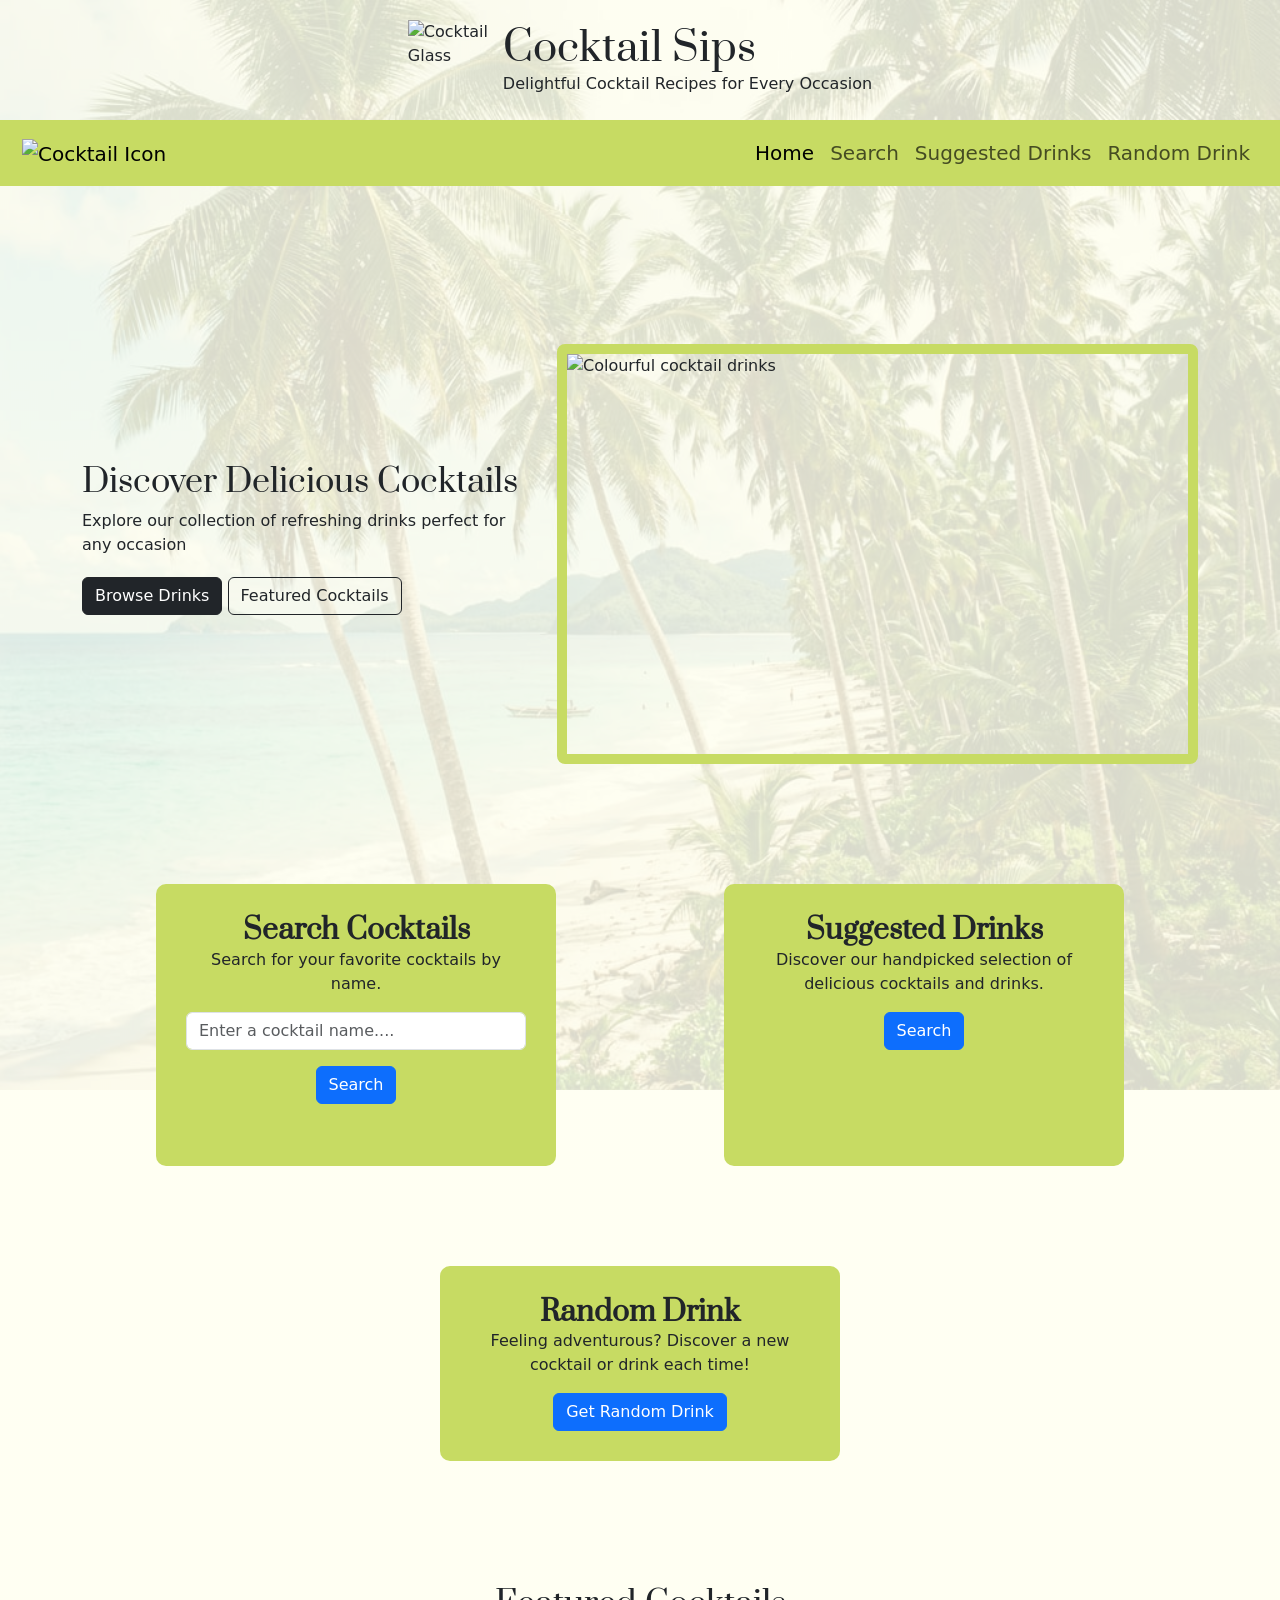
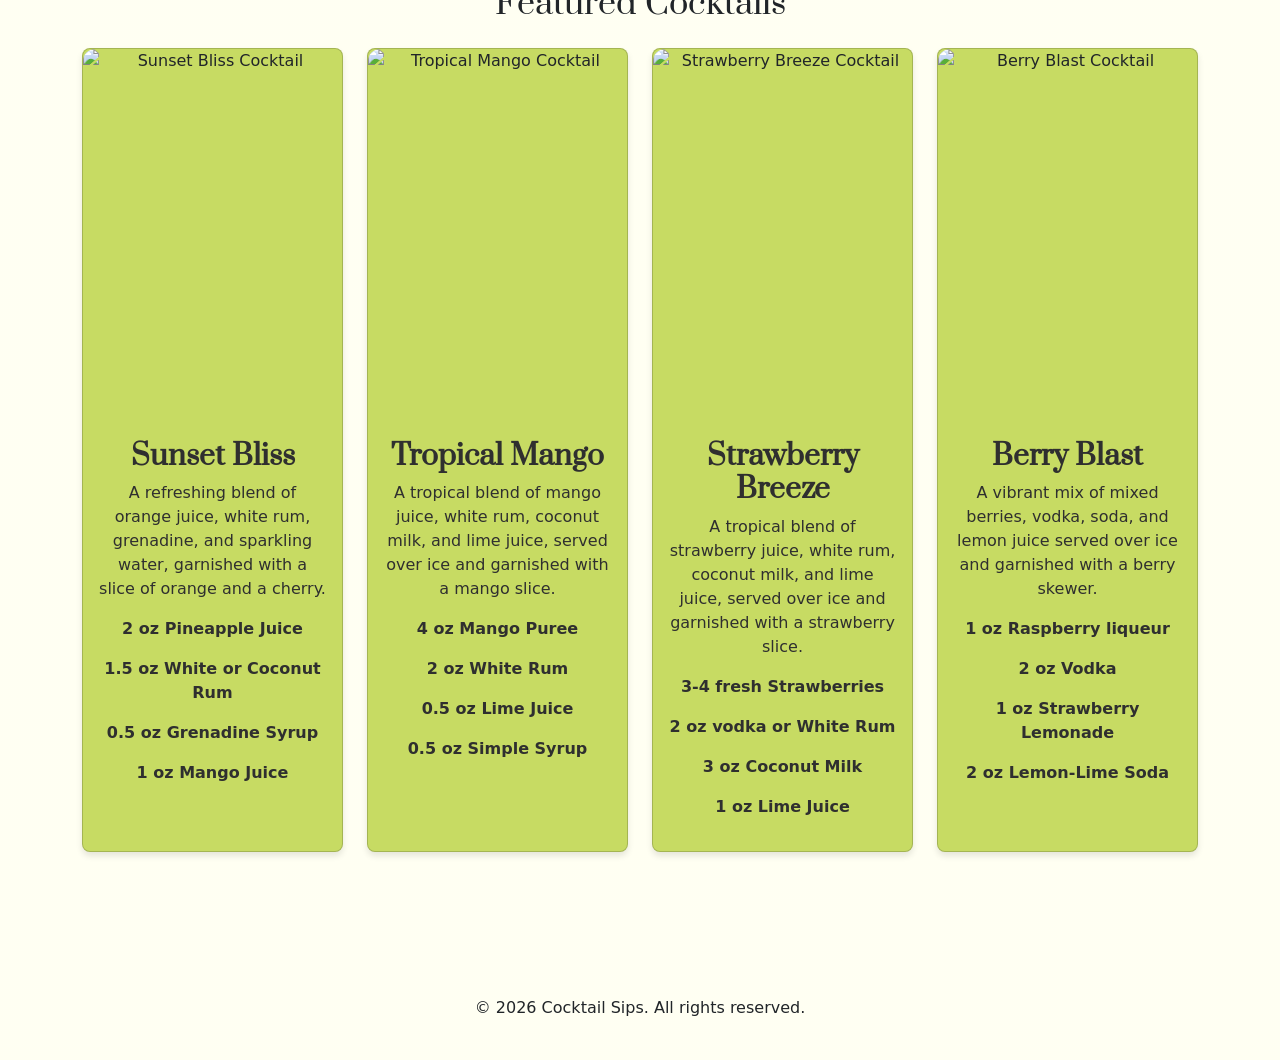
==== commit c521ffb3: "Corrected the sentences on the feature cards" ====
--- a/index.html
+++ b/index.html
@@ -93,7 +93,7 @@
      <!-- Suggested Drinks Section -->
       <section id="suggested-drinks" class="feature-box">
             <h3 class="card-title"><strong>Suggested Drinks</strong></h3>
-              <p class="card-text">Discover our handpicked selection of delicious cocktails.</p>
+              <p class="card-text">Discover our handpicked selection of delicious cocktails and drinks.</p>
               <div class="feature-icon">
                 <i class="fa-solid fa-martini-glass-citrus"></i>
               </div>
@@ -104,7 +104,7 @@
                 <!-- Random Drink Section --> 
                 <section id="random-drink" class="feature-box">
                     <h3 class="card-title"><strong>Random Drink</strong></h3>
-                    <p class="card-text">Feeling adventurous? Discover a new cocktail each time!</p>
+                    <p class="card-text">Feeling adventurous? Discover a new cocktail or drink each time!</p>
                       <div class="feature-icon">
                           <i class="fa-solid fa-martini-glass"></i>
                       </div>
--- a/assets/css/style.css
+++ b/assets/css/style.css
@@ -12,6 +12,7 @@
 .p {
   font-family: "Poppins", sans-serif;
 }
+
 .navbar {
   background-color: #c7db63 !important;
   padding: 10px;
@@ -38,14 +39,6 @@
   margin-top: 20px;
 }
 
-.header-content {
-  display: flex;
-  align-items: center;
-  justify-content: center;
-  gap: 15px;
-  padding: 20px;
-}
-
 .logo {
   width: 80px;
   height: auto;
@@ -60,6 +53,16 @@
 #random-drink-result .card {
   width: 100%;
   max-width: 400px;
+}
+
+/* Header Content */
+
+.header-content {
+  display: flex;
+  align-items: center;
+  justify-content: center;
+  gap: 15px;
+  padding: 20px;
 }
 
 .header-content h1,
@@ -85,6 +88,8 @@
   background-position: center;
 }
 
+/* 404 Page */
+
 .not-found {
   min-height: 70vh;
   text-align: center;
@@ -111,7 +116,7 @@
 .not-found .btn {
   margin-top: 2rem;
 }
-/* Responsive */
+/* Responsive Hero */
 
 @media (max-width: 768px) {
   .hero {
@@ -121,6 +126,7 @@
 }
 
 /* Display cards */
+
 .card {
   height: 100%;
   background-color: #c7db63;
@@ -153,6 +159,8 @@
 #search-form {
   margin-bottom: 2rem;
 }
+
+/* Feature Boxes */
 
 .feature-box {
   background-color: #c7db63;
@@ -190,6 +198,8 @@
   margin: 15px 0;
 }
 
+/* Social Links */
+
 .social-links {
   display: flex;
   justify-content: center;
